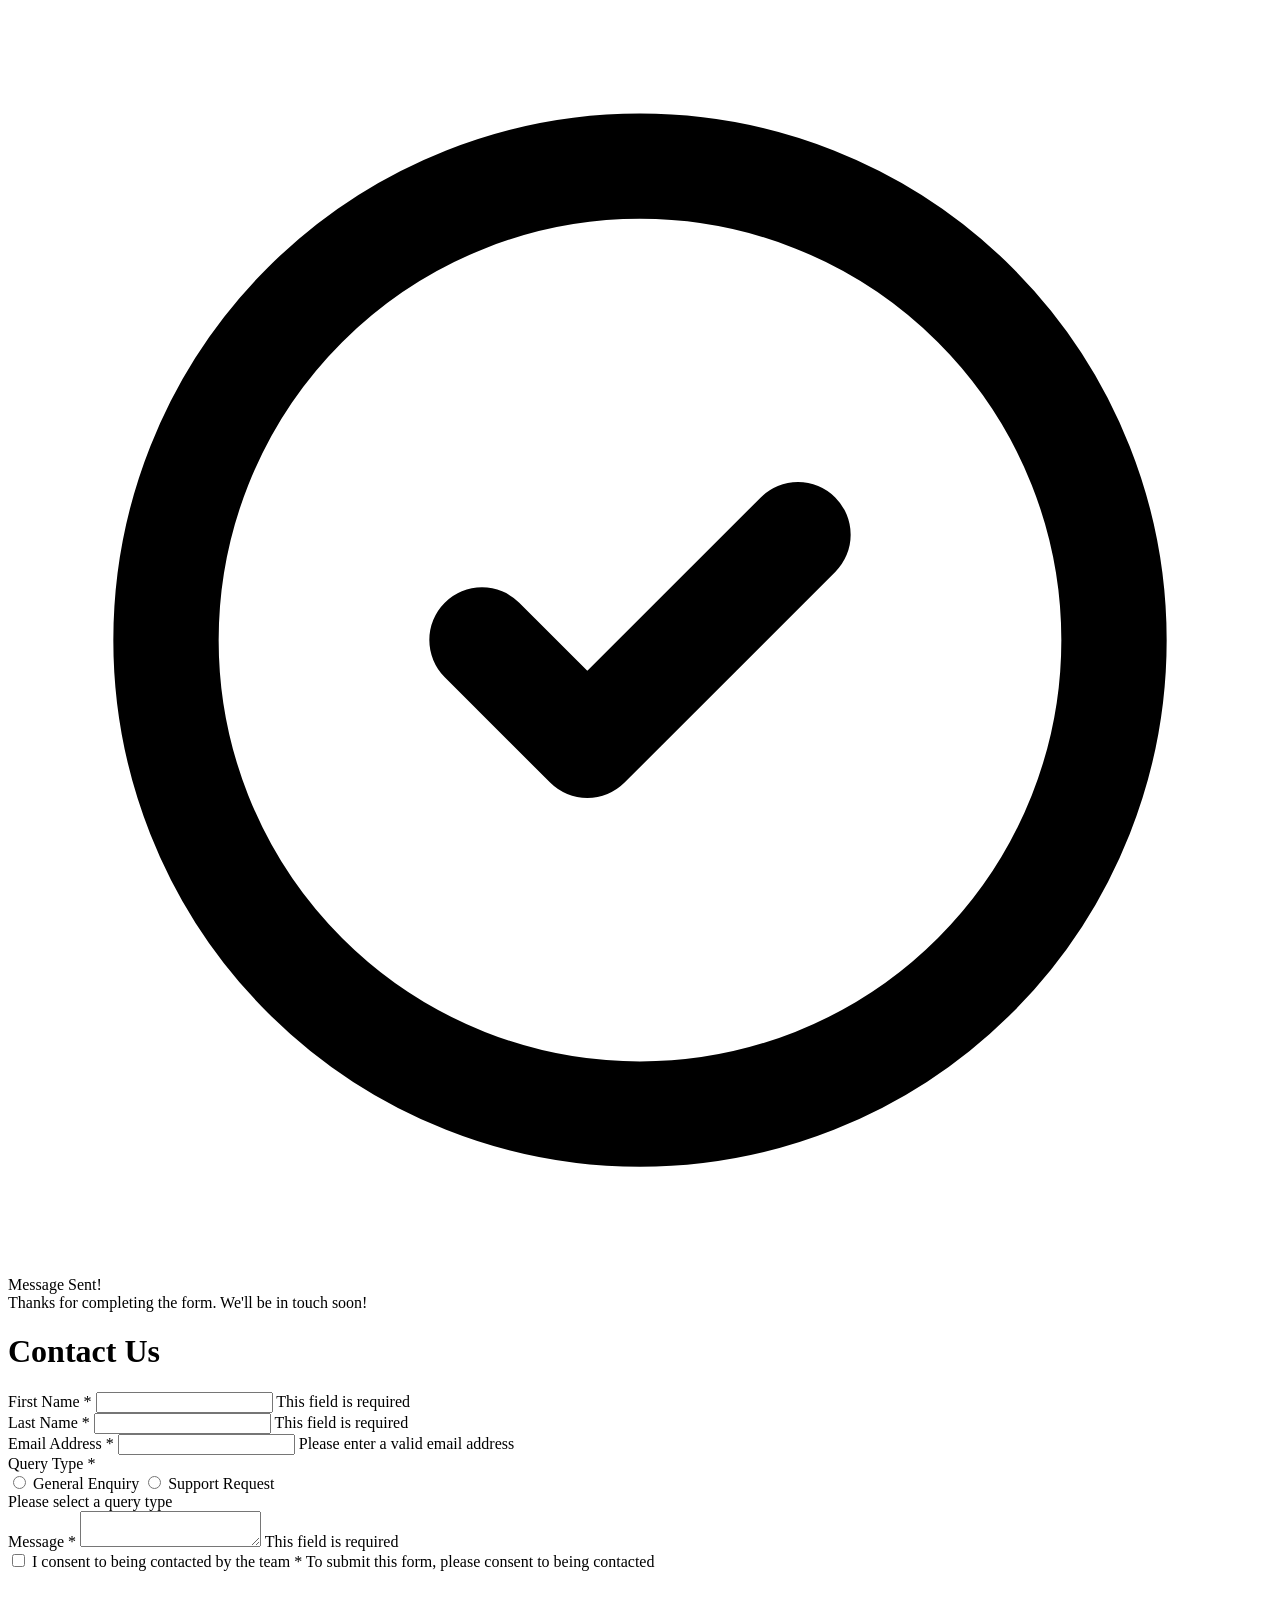
==== index.html @ 55eb462e "Rename contactform.html to index.html" ====
<!DOCTYPE html>
<html lang="en">
<head>
  <meta charset="UTF-8">
  <meta name="viewport" content="width=device-width, initial-scale=1.0"> 
  <title>Frontend Mentor | Contact form</title>
  
  <link rel="preconnect" href="https://fonts.googleapis.com">
  <link rel="preconnect" href="https://fonts.gstatic.com" crossorigin>
  <link href="https://fonts.googleapis.com/css2?family=Karla:wght@400;700&display=swap" rel="stylesheet">


</head>
<body>

  <div class="toast-container" id="successToast">
    <div class="toast-title">
      <svg xmlns="http://www.w3.org/2000/svg" fill="none" viewBox="0 0 24 24" stroke="currentColor">
        <path stroke-linecap="round" stroke-linejoin="round" stroke-width="2" d="M9 12l2 2 4-4m6 2a9 9 0 11-18 0 9 9 0 0118 0z" />
      </svg>
      Message Sent!
    </div>
    <div class="toast-body">
      Thanks for completing the form. We'll be in touch soon!
    </div>
  </div>

  <main class="card">
    <h1>Contact Us</h1>

    <form id="contactForm" novalidate>
      
      <div class="row">
        <div class="form-group" id="firstNameGroup">
          <label for="firstName">First Name <span class="asterisk">*</span></label>
          <input type="text" id="firstName" name="firstName">
          <span class="error-msg">This field is required</span>
        </div>

        <div class="form-group" id="lastNameGroup">
          <label for="lastName">Last Name <span class="asterisk">*</span></label>
          <input type="text" id="lastName" name="lastName">
          <span class="error-msg">This field is required</span>
        </div>
      </div>

      <div class="form-group" id="emailGroup">
        <label for="email">Email Address <span class="asterisk">*</span></label>
        <input type="email" id="email" name="email">
        <span class="error-msg" id="emailErrorMsg">Please enter a valid email address</span>
      </div>

      <div class="form-group" id="queryGroup">
        <label>Query Type <span class="asterisk">*</span></label>
        <div class="row" style="margin-bottom: 0; gap: 1.5rem;">
          <label class="radio-box">
            <input type="radio" name="queryType" value="General Enquiry">
            <span>General Enquiry</span>
          </label>
          <label class="radio-box">
            <input type="radio" name="queryType" value="Support Request">
            <span>Support Request</span>
          </label>
        </div>
        <span class="error-msg">Please select a query type</span>
      </div>

      <div class="form-group" id="messageGroup">
        <label for="message">Message <span class="asterisk">*</span></label>
        <textarea id="message" name="message"></textarea>
        <span class="error-msg">This field is required</span>
      </div>

      <div class="form-group" id="consentGroup" style="margin-bottom: 2rem;">
        <label class="consent-group" style="margin-bottom: 0; cursor: pointer;">
          <input type="checkbox" id="consent" name="consent">
          <span>I consent to being contacted by the team <span class="asterisk">*</span></span>
        </label>
        <span class="error-msg">To submit this form, please consent to being contacted</span>
      </div>

      <button type="submit">Submit</button>

    </form>
  </main>

  <script>
    document.getElementById('contactForm').addEventListener('submit', function(e) {
      e.preventDefault();
      
      let isValid = true;
      
      const firstName = document.getElementById('firstName');
      const lastName = document.getElementById('lastName');
      const email = document.getElementById('email');
      const queryTypes = document.getElementsByName('queryType');
      const message = document.getElementById('message');
      const consent = document.getElementById('consent');
      
      document.querySelectorAll('.form-group').forEach(group => {
        group.classList.remove('error');
      });

      const showError = (elementId) => {
        document.getElementById(elementId).classList.add('error');
        isValid = false;
      };

      if (!firstName.value.trim()) showError('firstNameGroup');
      if (!lastName.value.trim()) showError('lastNameGroup');
      
      const emailRegex = /^[^\s@]+@[^\s@]+\.[^\s@]+$/;
      if (!email.value.trim()) {
        document.getElementById('emailErrorMsg').innerText = "This field is required";
        showError('emailGroup');
      } else if (!emailRegex.test(email.value)) {
        document.getElementById('emailErrorMsg').innerText = "Please enter a valid email address";
        showError('emailGroup');
      }

      const isQuerySelected = Array.from(queryTypes).some(radio => radio.checked);
      if (!isQuerySelected) showError('queryGroup');

      if (!message.value.trim()) showError('messageGroup');

      if (!consent.checked) showError('consentGroup');

      if (isValid) {
        const toast = document.getElementById('successToast');
        toast.classList.add('show');
        
        this.reset();
        
        setTimeout(() => {
          toast.classList.remove('show');
        }, 4000);
      }
    });
  </script>
</body>
</html>
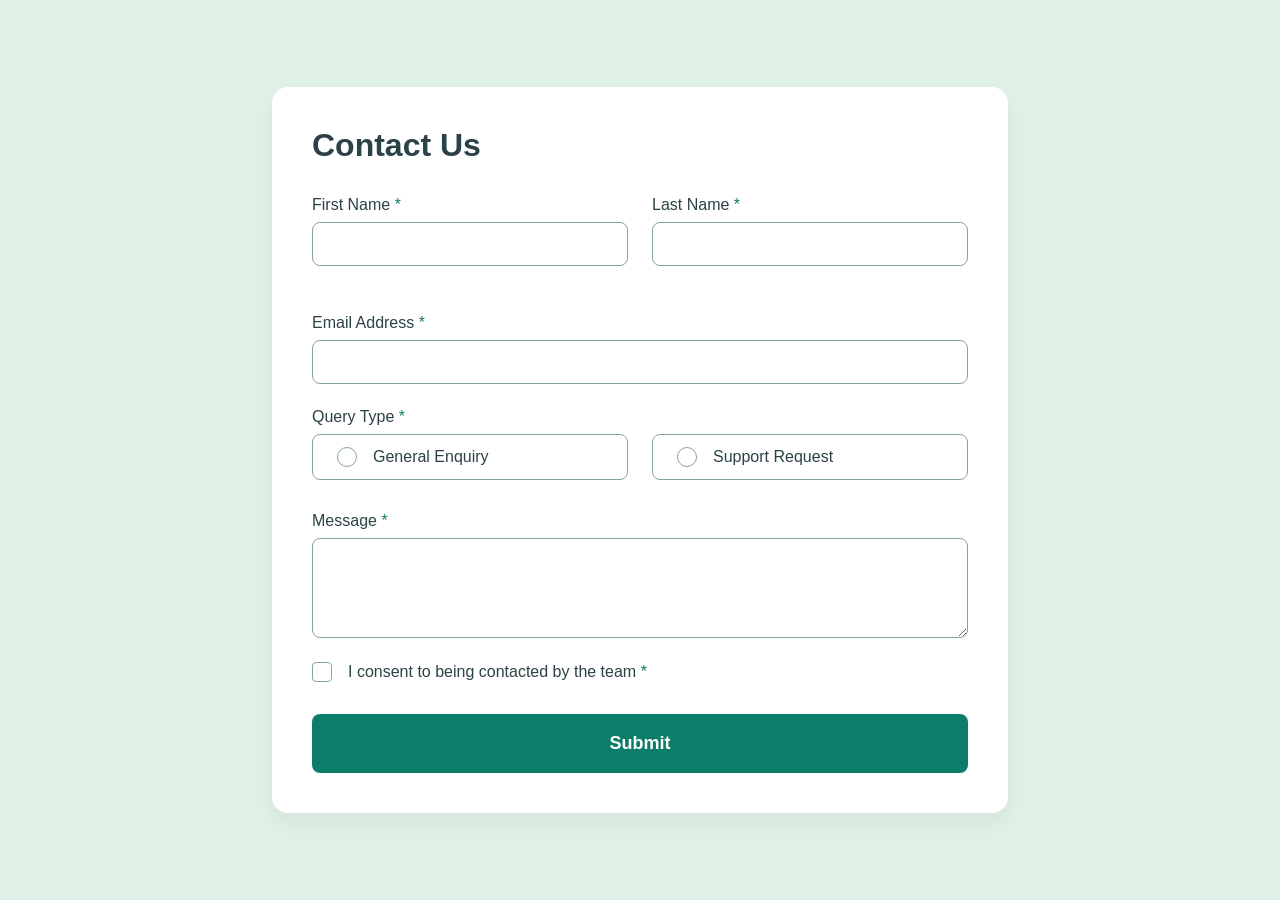
==== commit de604872: "Update index.html" ====
--- a/index.html
+++ b/index.html
@@ -4,7 +4,7 @@
   <meta charset="UTF-8">
   <meta name="viewport" content="width=device-width, initial-scale=1.0"> 
   <title>Frontend Mentor | Contact form</title>
-  
+   <link rel="stylesheet" href="contactform.css">
   <link rel="preconnect" href="https://fonts.googleapis.com">
   <link rel="preconnect" href="https://fonts.gstatic.com" crossorigin>
   <link href="https://fonts.googleapis.com/css2?family=Karla:wght@400;700&display=swap" rel="stylesheet">
--- a/contactform.css
+++ b/contactform.css
@@ -0,0 +1,256 @@
+
+    :root {
+      --clr-primary-200: hsl(148, 38%, 91%);
+      --clr-primary-600: hsl(169, 82%, 27%);
+      --clr-error: hsl(0, 66%, 54%);
+      --clr-white: hsl(0, 0%, 100%);
+      --clr-grey-500: hsl(186, 15%, 59%);
+      --clr-grey-900: hsl(187, 24%, 22%);
+    }
+
+    * {
+      box-sizing: border-box;
+      margin: 0;
+      padding: 0;
+    }
+
+    body {
+      font-family: 'Karla', sans-serif;
+      background-color: var(--clr-primary-200);
+      color: var(--clr-grey-900);
+      display: flex;
+      flex-direction: column;
+      align-items: center;
+      justify-content: center;
+      min-height: 100vh;
+      padding: 2rem 1rem;
+    }
+
+    .card {
+      background-color: var(--clr-white);
+      padding: 2.5rem;
+      border-radius: 16px;
+      width: 100%;
+      max-width: 736px;
+      box-shadow: 0 10px 20px rgba(0,0,0,0.05);
+    }
+
+    h1 {
+      font-size: 2rem;
+      margin-bottom: 2rem;
+      color: var(--clr-grey-900);
+    }
+
+    .row {
+      display: grid;
+      grid-template-columns: 1fr 1fr;
+      gap: 1.5rem;
+      margin-bottom: 1.5rem;
+    }
+    
+    .form-group {
+      display: flex;
+      flex-direction: column;
+      margin-bottom: 1.5rem;
+    }
+
+    .form-group label {
+      font-size: 16px;
+      margin-bottom: 0.5rem;
+    }
+
+    .asterisk {
+      color: var(--clr-primary-600);
+    }
+
+    input[type="text"],
+    input[type="email"],
+    textarea {
+      width: 100%;
+      padding: 0.75rem 1rem;
+      border: 1px solid var(--clr-grey-500);
+      border-radius: 8px;
+      font-family: inherit;
+      font-size: 16px;
+      outline: none;
+      transition: border-color 0.2s ease, cursor 0.2s ease;
+      cursor: pointer;
+    }
+
+    textarea {
+      resize: vertical;
+      min-height: 100px;
+    }
+
+    input[type="text"]:focus,
+    input[type="email"]:focus,
+    textarea:focus {
+      border-color: var(--clr-primary-600);
+    }
+
+    input:hover, textarea:hover {
+      border-color: var(--clr-primary-600);
+    }
+
+    .radio-group {
+      display: flex;
+      flex-direction: column;
+      gap: 0.5rem;
+    }
+
+    .radio-box {
+      border: 1px solid var(--clr-grey-500);
+      padding: 0.75rem 1.5rem;
+      border-radius: 8px;
+      display: flex;
+      align-items: center;
+      gap: 1rem;
+      cursor: pointer;
+      transition: all 0.2s ease;
+    }
+
+    .radio-box:hover {
+      border-color: var(--clr-primary-600);
+    }
+
+    .radio-box:has(input[type="radio"]:checked) {
+      background-color: var(--clr-primary-200);
+      border-color: var(--clr-primary-600);
+    }
+
+    input[type="radio"],
+    input[type="checkbox"] {
+      appearance: none;
+      -webkit-appearance: none;
+      width: 20px;
+      height: 20px;
+      border: 1px solid var(--clr-grey-500);
+      cursor: pointer;
+      position: relative;
+      outline: none;
+      flex-shrink: 0;
+    }
+
+    input[type="radio"] {
+      border-radius: 50%;
+    }
+
+    input[type="checkbox"] {
+      border-radius: 4px;
+      margin-right: 1rem;
+    }
+
+    input[type="radio"]:checked,
+    input[type="checkbox"]:checked {
+      border-color: var(--clr-primary-600);
+    }
+
+    input[type="radio"]:checked::after {
+      content: '';
+      position: absolute;
+      top: 50%; left: 50%;
+      transform: translate(-50%, -50%);
+      width: 10px; height: 10px;
+      background-color: var(--clr-primary-600);
+      border-radius: 50%;
+    }
+
+    input[type="checkbox"]:checked {
+      background-color: var(--clr-primary-600);
+      background-image: url("data:image/svg+xml,%3Csvg xmlns='http://www.w3.org/2000/svg' viewBox='0 0 12 9'%3E%3Cpath fill='none' stroke='%23FFF' stroke-width='2' d='M1 4.5l3 3 7-7'/%3E%3C/svg%3E");
+      background-position: center;
+      background-repeat: no-repeat;
+      background-size: 14px;
+    }
+
+    .consent-group {
+      display: flex;
+      align-items: center;
+      margin-bottom: 2rem;
+    }
+
+    .error-msg {
+      color: var(--clr-error);
+      font-size: 14px;
+      margin-top: 0.5rem;
+      display: none;
+    }
+
+    .form-group.error input,
+    .form-group.error textarea {
+      border-color: var(--clr-error);
+    }
+
+    .form-group.error .error-msg {
+      display: block;
+    }
+
+    button[type="submit"] {
+      background-color: var(--clr-primary-600);
+      color: var(--clr-white);
+      font-family: inherit;
+      font-size: 18px;
+      font-weight: 700;
+      width: 100%;
+      padding: 1.2rem;
+      border: none;
+      border-radius: 8px;
+      cursor: pointer;
+      transition: background-color 0.2s ease;
+    }
+
+    button[type="submit"]:hover {
+      background-color: hsl(169, 82%, 15%);
+    }
+
+    .toast-container {
+      position: fixed;
+      top: 2rem;
+      left: 50%;
+      transform: translateX(-50%);
+      background-color: var(--clr-grey-900);
+      color: var(--clr-white);
+      padding: 1.5rem;
+      border-radius: 12px;
+      z-index: 1000;
+      display: none;
+      flex-direction: column;
+      gap: 0.5rem;
+      box-shadow: 0 10px 20px rgba(0,0,0,0.1);
+    }
+
+    .toast-container.show {
+      display: flex;
+      animation: slideDown 0.3s ease-out forwards;
+    }
+
+    @keyframes slideDown {
+      from { top: -100px; opacity: 0; }
+      to { top: 2rem; opacity: 1; }
+    }
+
+    .toast-title {
+      font-weight: 700;
+      display: flex;
+      align-items: center;
+      gap: 0.5rem;
+    }
+
+    .toast-title svg {
+      width: 20px;
+      height: 20px;
+    }
+
+    .toast-body {
+      font-size: 14px;
+      opacity: 0.8;
+    }
+
+    @media (max-width: 600px) {
+      .row { grid-template-columns: 1fr; gap: 0; }
+      .form-group { margin-bottom: 1.5rem; }
+      .card { padding: 1.5rem; }
+    }
+
+    .attribution { font-size: 0.6875rem; text-align: center; margin-top: 2rem; }
+    .attribution a { color: var(--clr-primary-600); font-weight: 700; }
